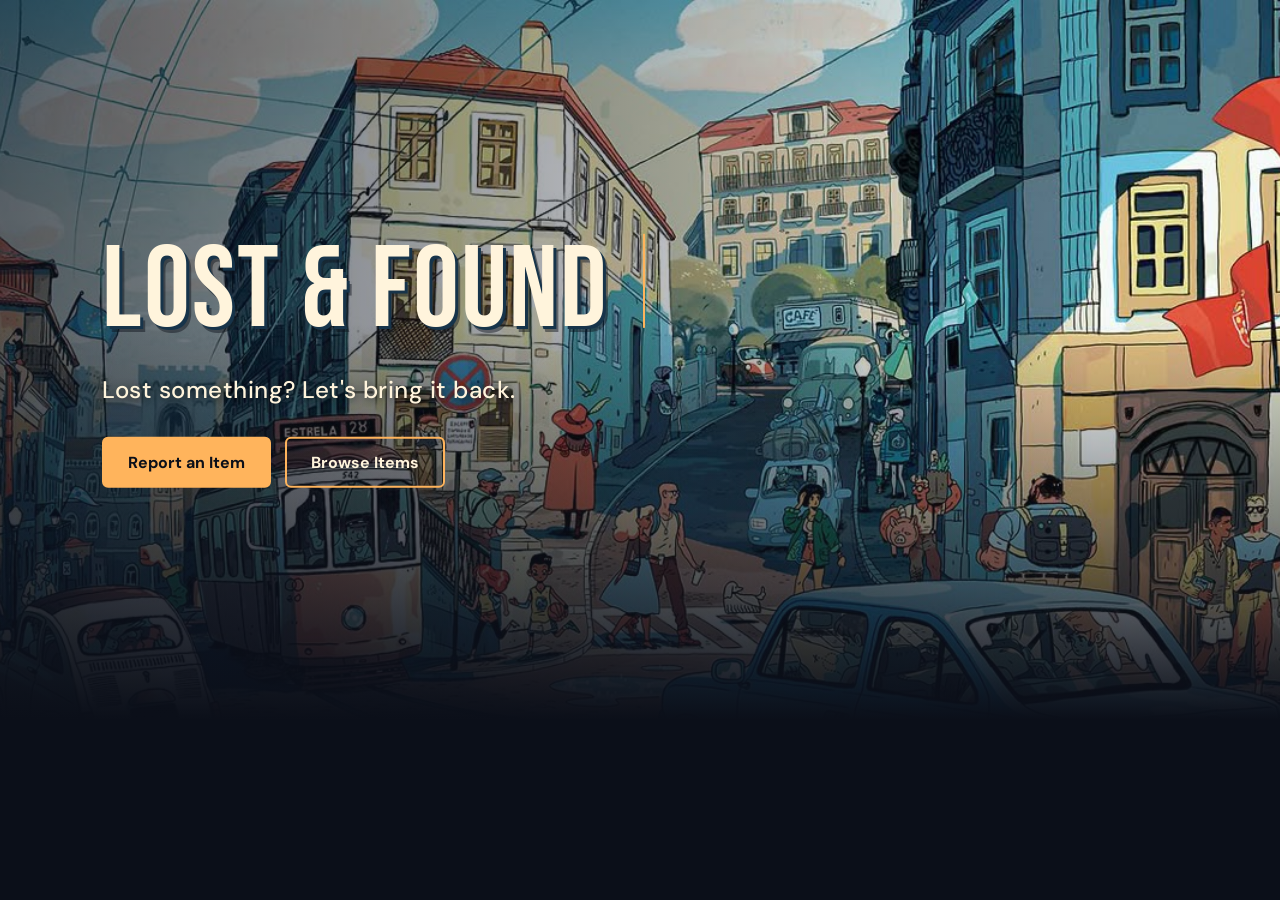
==== frontend/html/index.html @ d38dd39e "feat" ====
<!DOCTYPE html>
<html lang="en">
<head>
  <meta charset="UTF-8">
  <meta name="viewport" content="width=device-width, initial-scale=1.0">

  <title>Lost & Found</title>
  <script src="../js/app.js" defer></script>

  <link rel="preconnect" href="https://fonts.googleapis.com">
  <link rel="preconnect" href="https://fonts.gstatic.com" crossorigin>
  <link href="https://fonts.googleapis.com/css2?family=Bebas+Neue&family=DM+Sans:wght@400;500;600;700&display=swap" rel="stylesheet">

  <link rel="stylesheet" href="../style/home.css">
</head>
<body>
  <div class="bg-container">
    <img
      src="../images/backgrounds/bg4.jpg"
      alt="Illustrated city street"
      class="bg"
    >


<div class="hero-content">
  <h1 class="typing-title">
    <span class="typing-text">LOST &amp; FOUND</span><span class="cursor" aria-hidden="true"></span>
  </h1>

  <p class="hero-subtitle">
    Lost something? Let's bring it back.
  </p>

  <div class="hero-buttons">
    <button type="button" id="reportBtn" class="hero-btn primary-btn">
      Report an Item
    </button>

    <button type="button" id="browseBtn" class="hero-btn secondary-btn">
      Browse Items
    </button>
  </div>
</div>

  </div>
</body>
</html>
---- frontend/style/home.css ----
* {
  box-sizing: border-box;
}

html {
  min-height: 100%;
}

body {
  margin: 0;
  padding: 0;
  min-height: 100vh;
  background-color: #0b0f19;
  overflow-x: hidden;
}

/* Hero background */
.bg-container {
  position: relative;
  width: 100%;
  height: 80vh;
  height: 80svh;
  min-height: 420px;
  max-height: 900px;
  overflow: hidden;
  isolation: isolate;
}

.bg {
  display: block;
  position: absolute;
  inset: 0;
  width: 100%;
  height: 100%;
  object-fit: cover;
  object-position: center;
}

/* Image overlay and smooth blend into the dark section */
.bg-container::after {
  content: "";
  position: absolute;
  inset: 0;
  z-index: 1;
  background:
    linear-gradient(
      to bottom,
      transparent 45%,
      rgba(11, 15, 25, 0.45) 72%,
      #0b0f19 100%
    ),
    linear-gradient(
      90deg,
      rgba(8, 15, 28, 0.65) 0%,
      rgba(8, 15, 28, 0.3) 48%,
      transparent 85%
    );
  pointer-events: none;
}

/* Hero text */
.hero-content {
  position: absolute;
  z-index: 2;
  top: 50%;
  left: clamp(1.25rem, 8vw, 8rem);
  transform: translateY(-50%);
  width: min(84%, 1100px);
  color: #fff4dc;
}

/* Main title */
.typing-title {
  margin: 0;
  font-family: "Bebas Neue", sans-serif;
  font-size: clamp(3.25rem, 9vw, 8rem);
  font-weight: 400;
  line-height: 1.05;
  letter-spacing: clamp(0.02rem, 0.25vw, 0.12rem);
  text-shadow:
    3px 3px 0 #17344a,
    5px 6px 0 rgba(10, 15, 25, 0.45);
}

/* Title typing effect */
.typing-text {
  display: inline-block;
  width: 0;
  overflow: hidden;
  vertical-align: bottom;
  white-space: nowrap;
  animation: typing 2s steps(12, end) 0.45s forwards;
}

@keyframes typing {
  from {
    width: 0;
  }

  to {
    width: 11.5ch;
  }
}

/* Blinking cursor */
.cursor {
  display: inline-block;
  height: 0.82em;
  border-left: 2px solid #ffb45c;
  margin-left: 0.1em;
  vertical-align: -0.02em;
  animation: blink 0.8s step-end infinite;
}

@keyframes blink {
  50% {
    opacity: 0;
  }
}

/* Tagline */
.hero-subtitle {
  margin: 18px 0 0;
  font-family: "DM Sans", sans-serif;
  font-size: clamp(1rem, 2vw, 1.5rem);
  font-weight: 500;
  line-height: 1.6;
  letter-spacing: 0.02em;
  color: #fff4dc;
  text-shadow: 1px 2px 8px rgba(0, 0, 0, 0.65);
}

/* Tablets and smaller laptops */
@media (max-width: 900px) {
  .bg-container {
    height: 75vh;
    height: 75svh;
    min-height: 400px;
  }

  .bg {
    object-position: center;
  }

  .hero-content {
    left: 6%;
    width: 88%;
  }

  .typing-title {
    font-size: clamp(3.5rem, 9vw, 6.5rem);
  }
}

/* Mobile phones */
@media (max-width: 600px) {
  .bg-container {
    height: 72vh;
    height: 72svh;
    min-height: 380px;
    max-height: 680px;
  }

  .bg {
    object-position: 55% center;
  }

  .hero-content {
    left: 6%;
    width: 88%;
  }

  .typing-title {
    font-size: clamp(2.8rem, 10.5vw, 4rem);
    letter-spacing: 0;
    line-height: 1.1;
    text-shadow:
      2px 2px 0 #17344a,
      3px 4px 0 rgba(10, 15, 25, 0.45);
  }

  .hero-subtitle {
    max-width: 290px;
    margin-top: 14px;
    font-size: clamp(0.95rem, 4vw, 1.1rem);
    line-height: 1.5;
  }
}

/* Very narrow phones */
@media (max-width: 360px) {
  .bg-container {
    min-height: 350px;
  }

  .hero-content {
    left: 5%;
    width: 90%;
  }

  .typing-title {
    font-size: 2.55rem;
    letter-spacing: -0.02rem;
  }

  .hero-subtitle {
    font-size: 0.9rem;
  }
}

/* Short screens in landscape orientation */
@media (max-height: 450px) and (orientation: landscape) {
  .bg-container {
    height: 100svh;
    min-height: 320px;
  }

  .hero-content {
    top: 52%;
  }

  .typing-title {
    font-size: clamp(2.5rem, 7vw, 4.5rem);
  }

  .hero-subtitle {
    margin-top: 8px;
    font-size: 1rem;
  }
}

/* Accessibility: respect reduced-motion preferences */
@media (prefers-reduced-motion: reduce) {
  .typing-text,
  .cursor {
    animation: none;
  }

  .typing-text {
    width: auto;
    overflow: visible;
  }

  .cursor {
    display: none;
  }
}


/* Hero action buttons */
.hero-buttons {
  display: flex;
  flex-wrap: wrap;
  gap: 14px;
  margin-top: 28px;
}

.hero-btn {
  padding: 13px 24px;
  border: 2px solid #ffb45c;
  border-radius: 6px;
  font-family: "DM Sans", sans-serif;
  font-size: 1rem;
  font-weight: 700;
  cursor: pointer;
  transition:
    background-color 0.25s ease,
    color 0.25s ease,
    transform 0.25s ease;
}

.primary-btn {
  background-color: #ffb45c;
  color: #0b0f19;
  z-index: 2;
}

.secondary-btn {
  background-color: transparent;
  color: #fff4dc;
  z-index: 2;
}

.primary-btn:hover {
  background-color: #ffc77f;
  transform: translateY(-2px);
}

.secondary-btn:hover {
  background-color: #ffb45c;
  color: #0b0f19;
  transform: translateY(-2px);
}

.hero-btn:focus-visible {
  outline: 3px solid #fff4dc;
  outline-offset: 4px;
}

@media (max-width: 420px) {
  .hero-buttons {
    gap: 10px;
  }

  .hero-btn {
    padding: 11px 15px;
    font-size: 0.9rem;
  }
}
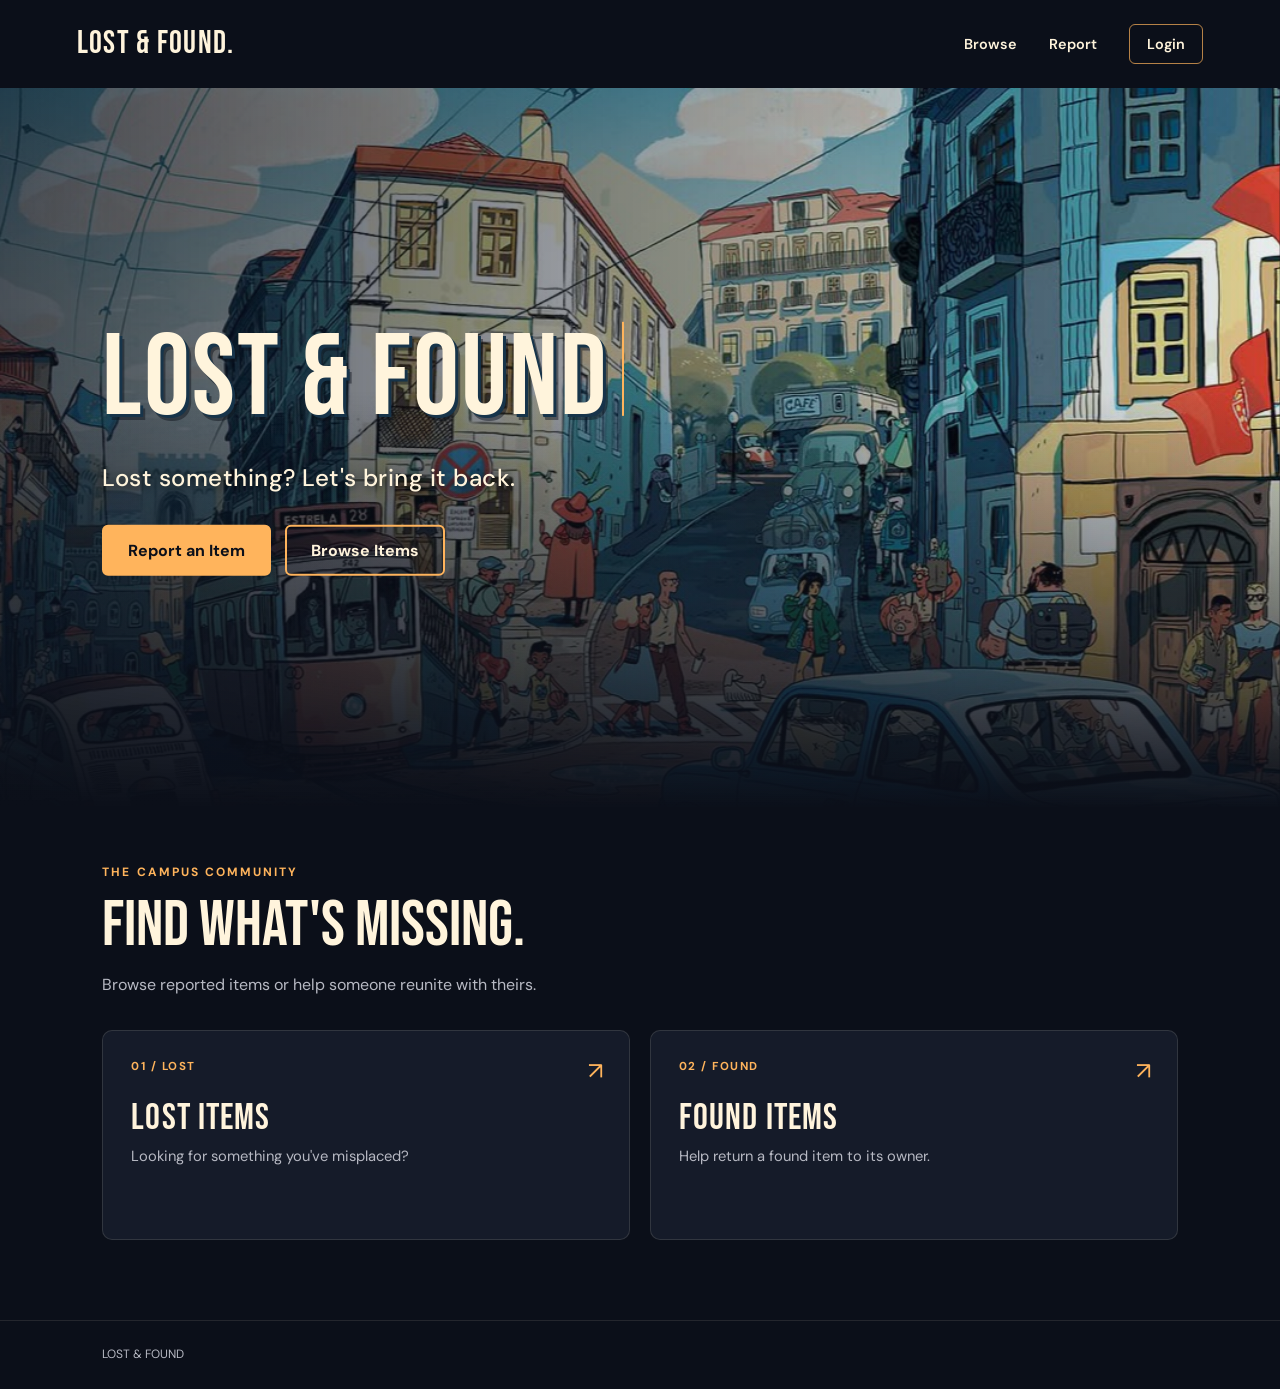
==== commit ed24f9ef: "more useless change on home page" ====
--- a/frontend/html/index.html
+++ b/frontend/html/index.html
@@ -5,44 +5,100 @@
   <meta charset="UTF-8">
   <meta name="viewport" content="width=device-width, initial-scale=1.0">
 
-  <title>Lost & Found</title>
-  <script src="../js/app.js" defer></script>
+  <title>Campus Lost &amp; Found</title>
 
   <link rel="preconnect" href="https://fonts.googleapis.com">
+  <link href="https://fonts.googleapis.com/css2?family=Bebas+Neue&family=DM+Sans:wght@400;500;600;700&family=Fraunces:opsz,wght@9..144,500;9..144,600;9..144,700&display=swap" rel="stylesheet">
   <link rel="preconnect" href="https://fonts.gstatic.com" crossorigin>
   <link href="https://fonts.googleapis.com/css2?family=Bebas+Neue&family=DM+Sans:wght@400;500;600;700&display=swap" rel="stylesheet">
 
   <link rel="stylesheet" href="../style/home.css">
+  <script src="../js/app.js" defer></script>
 </head>
 <body>
-  <div class="bg-container">
-    <img
-      src="../images/backgrounds/bg4.jpg"
-      alt="Illustrated city street"
-      class="bg"
-    >
 
+  <!-- Navigation -->
+  <header class="site-header">
+    <a href="index.html" class="brand" aria-label="Lost and Found home">
+      <span class="brand-name">LOST &amp; FOUND.</span>
+    </a>
 
-<div class="hero-content">
-  <h1 class="typing-title">
-    <span class="typing-text">LOST &amp; FOUND</span><span class="cursor" aria-hidden="true"></span>
-  </h1>
+    <nav class="main-nav" aria-label="Main navigation">
+      <a href="browse.html">Browse</a>
+      <a href="report.html" id="navReport">Report</a>
+      <a href="auth.html" id="navLogin" class="nav-login">Login</a>
 
-  <p class="hero-subtitle">
-    Lost something? Let's bring it back.
-  </p>
+      <a href="profile.html" id="navProfile" class="profile-link"
+         aria-label="Your profile" title="Your profile" hidden>
+        <span class="profile-letter" aria-hidden="true">U</span>
+        <span class="profile-label">Profile</span>
+      </a>
+    </nav>
+  </header>
 
-  <div class="hero-buttons">
-    <button type="button" id="reportBtn" class="hero-btn primary-btn">
-      Report an Item
-    </button>
+  <!-- Hero -->
+  <main>
+    <section class="bg-container" aria-label="Campus lost and found">
+      <img
+        src="../images/backgrounds/bg4.jpg"
+        alt=""
+        class="bg"
+      >
 
-    <button type="button" id="browseBtn" class="hero-btn secondary-btn">
-      Browse Items
-    </button>
-  </div>
-</div>
+      <div class="hero-content">
+        <h1 class="typing-title">
+          <span class="typing-text">LOST &amp; FOUND</span><span class="cursor" aria-hidden="true"></span>
+        </h1>
 
-  </div>
+        <p class="hero-subtitle">
+          Lost something? Let's bring it back.
+        </p>
+
+        <div class="hero-buttons">
+          <button type="button" id="reportBtn" class="hero-btn primary-btn">
+            Report an Item
+          </button>
+
+          <button type="button" id="browseBtn" class="hero-btn secondary-btn">
+            Browse Items
+          </button>
+        </div>
+      </div>
+    </section>
+
+    <!-- Intro section below the hero -->
+    <section class="discover-section">
+      <div class="section-heading">
+        <p class="section-eyebrow">THE CAMPUS COMMUNITY</p>
+        <h2>Find what's missing.</h2>
+        <p>Browse reported items or help someone reunite with theirs.</p>
+      </div>
+
+      <div class="category-grid">
+        <a href="browse.html?type=lost" class="category-card">
+          <span class="category-number">01 / LOST</span>
+          <span class="category-title">Lost items</span>
+          <span class="category-description">
+            Looking for something you've misplaced?
+          </span>
+          <span class="category-arrow" aria-hidden="true">↗</span>
+        </a>
+
+        <a href="browse.html?type=found" class="category-card">
+          <span class="category-number">02 / FOUND</span>
+          <span class="category-title">Found items</span>
+          <span class="category-description">
+            Help return a found item to its owner.
+          </span>
+          <span class="category-arrow" aria-hidden="true">↗</span>
+        </a>
+      </div>
+    </section>
+  </main>
+
+  <footer class="site-footer">
+    <span>LOST &amp; FOUND</span>
+  </footer>
+
 </body>
 </html>
--- a/frontend/style/home.css
+++ b/frontend/style/home.css
@@ -3,74 +3,192 @@
   box-sizing: border-box;
 }
 
+:root {
+  --bg: #0b0f19;
+  --panel: #151b29;
+  --panel-hover: #202a3b;
+  --cream: #fff4dc;
+  --muted: #b7b9c3;
+  --orange: #ffb45c;
+  --blue: #17344a;
+}
+
 html {
   min-height: 100%;
+  scroll-behavior: smooth;
 }
 
 body {
   margin: 0;
-  padding: 0;
   min-height: 100vh;
-  background-color: #0b0f19;
   overflow-x: hidden;
-}
-
-/* Hero background */
+  background: var(--bg);
+  color: var(--cream);
+  font-family: "DM Sans", sans-serif;
+}
+
+/* Navigation */
+.site-header {
+  position: relative;
+  z-index: 10;
+  display: flex;
+  align-items: center;
+  justify-content: space-between;
+  gap: 24px;
+  min-height: 88px;
+  padding: 16px clamp(20px, 6vw, 88px);
+  background: var(--bg);
+}
+
+.brand {
+  display: flex;
+  flex-direction: column;
+  flex-shrink: 0;
+  gap: 2px;
+  color: var(--cream);
+  text-decoration: none;
+}
+
+.brand-name {
+  font-family: "Bebas Neue", sans-serif;
+  font-size: 2rem;
+  line-height: 1;
+  letter-spacing: 0.04em;
+}
+
+.brand-caption {
+  color: var(--muted);
+  font-size: 0.62rem;
+  font-weight: 600;
+  letter-spacing: 0.19em;
+}
+
+.main-nav {
+  display: flex;
+  align-items: center;
+  justify-content: flex-end;
+  gap: clamp(14px, 2.5vw, 32px);
+}
+
+.main-nav > a {
+  color: var(--cream);
+  font-size: 0.9rem;
+  font-weight: 600;
+  text-decoration: none;
+  transition: color 0.2s ease;
+}
+
+.main-nav > a:hover {
+  color: var(--orange);
+}
+
+.main-nav .nav-login {
+  padding: 10px 17px;
+  border: 1px solid rgba(255, 180, 92, 0.7);
+  border-radius: 6px;
+}
+
+.profile-link {
+  display: flex;
+  align-items: center;
+  gap: 8px;
+}
+
+.profile-link[hidden] {
+  display: none;
+}
+
+.profile-letter {
+  display: grid;
+  width: 38px;
+  height: 38px;
+  place-items: center;
+  border-radius: 50%;
+  background: var(--orange);
+  color: var(--bg);
+  font-weight: 700;
+}
+
+/* Hero */
 .bg-container {
   position: relative;
+  isolation: isolate;
   width: 100%;
   height: 80vh;
   height: 80svh;
   min-height: 420px;
   max-height: 900px;
   overflow: hidden;
-  isolation: isolate;
 }
 
 .bg {
+  position: absolute;
+  z-index: -2;
+  inset: 0;
   display: block;
-  position: absolute;
-  inset: 0;
   width: 100%;
   height: 100%;
   object-fit: cover;
   object-position: center;
-}
-
-/* Image overlay and smooth blend into the dark section */
+  animation: image-arrive 1.8s ease-out both;
+}
+
+@keyframes image-arrive {
+  from {
+    opacity: 0;
+    transform: scale(1.06);
+  }
+
+  to {
+    opacity: 1;
+    transform: scale(1);
+  }
+}
+
 .bg-container::after {
   content: "";
   position: absolute;
+  z-index: -1;
   inset: 0;
-  z-index: 1;
   background:
     linear-gradient(
       to bottom,
-      transparent 45%,
-      rgba(11, 15, 25, 0.45) 72%,
-      #0b0f19 100%
+      transparent 42%,
+      rgba(11, 15, 25, 0.48) 72%,
+      var(--bg) 100%
     ),
     linear-gradient(
       90deg,
-      rgba(8, 15, 28, 0.65) 0%,
-      rgba(8, 15, 28, 0.3) 48%,
-      transparent 85%
+      rgba(8, 15, 28, 0.72) 0%,
+      rgba(8, 15, 28, 0.4) 48%,
+      rgba(8, 15, 28, 0.05) 100%
     );
   pointer-events: none;
+  animation: overlay-arrive 1.2s ease-out both;
+}
+
+@keyframes overlay-arrive {
+  from { opacity: 0; }
+  to { opacity: 1; }
 }
 
 /* Hero text */
 .hero-content {
   position: absolute;
-  z-index: 2;
   top: 50%;
-  left: clamp(1.25rem, 8vw, 8rem);
+  left: clamp(24px, 8vw, 120px);
+  width: min(84%, 1100px);
   transform: translateY(-50%);
-  width: min(84%, 1100px);
-  color: #fff4dc;
-}
-
-/* Main title */
+}
+
+.section-eyebrow {
+  margin: 0 0 12px;
+  color: var(--orange);
+  font-size: 0.75rem;
+  font-weight: 700;
+  letter-spacing: 0.17em;
+}
+
 .typing-title {
   margin: 0;
   font-family: "Bebas Neue", sans-serif;
@@ -78,12 +196,12 @@
   font-weight: 400;
   line-height: 1.05;
   letter-spacing: clamp(0.02rem, 0.25vw, 0.12rem);
+  white-space: nowrap;
   text-shadow:
-    3px 3px 0 #17344a,
+    3px 3px 0 var(--blue),
     5px 6px 0 rgba(10, 15, 25, 0.45);
 }
 
-/* Title typing effect */
 .typing-text {
   display: inline-block;
   width: 0;
@@ -94,161 +212,34 @@
 }
 
 @keyframes typing {
-  from {
-    width: 0;
-  }
-
-  to {
-    width: 11.5ch;
-  }
-}
-
-/* Blinking cursor */
+  from { width: 0; }
+  to { width: 11.5ch; }
+}
+
 .cursor {
   display: inline-block;
   height: 0.82em;
-  border-left: 2px solid #ffb45c;
-  margin-left: 0.1em;
+  margin-left: -0.08em;
+  border-left: 2px solid var(--orange);
   vertical-align: -0.02em;
   animation: blink 0.8s step-end infinite;
 }
 
 @keyframes blink {
-  50% {
-    opacity: 0;
-  }
-}
-
-/* Tagline */
+  50% { opacity: 0; }
+}
+
 .hero-subtitle {
   margin: 18px 0 0;
-  font-family: "DM Sans", sans-serif;
+  color: var(--cream);
   font-size: clamp(1rem, 2vw, 1.5rem);
   font-weight: 500;
   line-height: 1.6;
   letter-spacing: 0.02em;
-  color: #fff4dc;
   text-shadow: 1px 2px 8px rgba(0, 0, 0, 0.65);
 }
 
-/* Tablets and smaller laptops */
-@media (max-width: 900px) {
-  .bg-container {
-    height: 75vh;
-    height: 75svh;
-    min-height: 400px;
-  }
-
-  .bg {
-    object-position: center;
-  }
-
-  .hero-content {
-    left: 6%;
-    width: 88%;
-  }
-
-  .typing-title {
-    font-size: clamp(3.5rem, 9vw, 6.5rem);
-  }
-}
-
-/* Mobile phones */
-@media (max-width: 600px) {
-  .bg-container {
-    height: 72vh;
-    height: 72svh;
-    min-height: 380px;
-    max-height: 680px;
-  }
-
-  .bg {
-    object-position: 55% center;
-  }
-
-  .hero-content {
-    left: 6%;
-    width: 88%;
-  }
-
-  .typing-title {
-    font-size: clamp(2.8rem, 10.5vw, 4rem);
-    letter-spacing: 0;
-    line-height: 1.1;
-    text-shadow:
-      2px 2px 0 #17344a,
-      3px 4px 0 rgba(10, 15, 25, 0.45);
-  }
-
-  .hero-subtitle {
-    max-width: 290px;
-    margin-top: 14px;
-    font-size: clamp(0.95rem, 4vw, 1.1rem);
-    line-height: 1.5;
-  }
-}
-
-/* Very narrow phones */
-@media (max-width: 360px) {
-  .bg-container {
-    min-height: 350px;
-  }
-
-  .hero-content {
-    left: 5%;
-    width: 90%;
-  }
-
-  .typing-title {
-    font-size: 2.55rem;
-    letter-spacing: -0.02rem;
-  }
-
-  .hero-subtitle {
-    font-size: 0.9rem;
-  }
-}
-
-/* Short screens in landscape orientation */
-@media (max-height: 450px) and (orientation: landscape) {
-  .bg-container {
-    height: 100svh;
-    min-height: 320px;
-  }
-
-  .hero-content {
-    top: 52%;
-  }
-
-  .typing-title {
-    font-size: clamp(2.5rem, 7vw, 4.5rem);
-  }
-
-  .hero-subtitle {
-    margin-top: 8px;
-    font-size: 1rem;
-  }
-}
-
-/* Accessibility: respect reduced-motion preferences */
-@media (prefers-reduced-motion: reduce) {
-  .typing-text,
-  .cursor {
-    animation: none;
-  }
-
-  .typing-text {
-    width: auto;
-    overflow: visible;
-  }
-
-  .cursor {
-    display: none;
-  }
-}
-
-
-/* Hero action buttons */
+/* Hero buttons */
 .hero-buttons {
   display: flex;
   flex-wrap: wrap;
@@ -258,53 +249,367 @@
 
 .hero-btn {
   padding: 13px 24px;
-  border: 2px solid #ffb45c;
+  border: 2px solid var(--orange);
   border-radius: 6px;
-  font-family: "DM Sans", sans-serif;
-  font-size: 1rem;
-  font-weight: 700;
+  font: 700 1rem "DM Sans", sans-serif;
   cursor: pointer;
   transition:
+    background-color 0.2s ease,
+    color 0.2s ease,
+    transform 0.2s ease;
+}
+
+.primary-btn {
+  background: var(--orange);
+  color: var(--bg);
+}
+
+.secondary-btn {
+  background: rgba(11, 15, 25, 0.18);
+  color: var(--cream);
+}
+
+.primary-btn:hover {
+  background: #ffc77f;
+  transform: translateY(-2px);
+}
+
+.secondary-btn:hover {
+  background: var(--orange);
+  color: var(--bg);
+  transform: translateY(-2px);
+}
+
+.hero-btn:focus-visible,
+.main-nav a:focus-visible,
+.category-card:focus-visible {
+  outline: 3px solid var(--cream);
+  outline-offset: 4px;
+}
+
+/* Discover section */
+.discover-section {
+  position: relative;
+  padding: 56px clamp(24px, 8vw, 120px) 80px;
+  background: var(--bg);
+}
+
+.section-heading {
+  max-width: 650px;
+  margin-bottom: 32px;
+}
+
+.section-heading h2 {
+  margin: 0;
+  font-family: "Bebas Neue", sans-serif;
+  font-size: clamp(2.5rem, 5vw, 4.25rem);
+  font-weight: 400;
+  line-height: 1.05;
+}
+
+.section-heading > p:last-child {
+  margin: 12px 0 0;
+  color: var(--muted);
+  font-size: 1rem;
+  line-height: 1.7;
+}
+
+.category-grid {
+  display: grid;
+  grid-template-columns: repeat(2, minmax(0, 1fr));
+  gap: 20px;
+}
+
+.category-card {
+  position: relative;
+  display: flex;
+  min-height: 210px;
+  flex-direction: column;
+  align-items: flex-start;
+  padding: 28px;
+  overflow: hidden;
+  border: 1px solid rgba(255, 244, 220, 0.12);
+  border-radius: 10px;
+  background: var(--panel);
+  color: var(--cream);
+  text-decoration: none;
+  transition:
     background-color 0.25s ease,
-    color 0.25s ease,
+    border-color 0.25s ease,
     transform 0.25s ease;
 }
 
-.primary-btn {
-  background-color: #ffb45c;
-  color: #0b0f19;
-  z-index: 2;
-}
-
-.secondary-btn {
-  background-color: transparent;
-  color: #fff4dc;
-  z-index: 2;
-}
-
-.primary-btn:hover {
-  background-color: #ffc77f;
-  transform: translateY(-2px);
-}
-
-.secondary-btn:hover {
-  background-color: #ffb45c;
-  color: #0b0f19;
-  transform: translateY(-2px);
-}
-
-.hero-btn:focus-visible {
-  outline: 3px solid #fff4dc;
-  outline-offset: 4px;
-}
-
-@media (max-width: 420px) {
+.category-card:hover {
+  transform: translateY(-4px);
+  border-color: rgba(255, 180, 92, 0.65);
+  background: var(--panel-hover);
+}
+
+.category-number {
+  color: var(--orange);
+  font-size: 0.72rem;
+  font-weight: 700;
+  letter-spacing: 0.13em;
+}
+
+.category-title {
+  margin-top: 22px;
+  font-family: "Bebas Neue", sans-serif;
+  font-size: 2.3rem;
+  letter-spacing: 0.03em;
+}
+
+.category-description {
+  max-width: 320px;
+  margin-top: 5px;
+  color: var(--muted);
+  font-size: 0.92rem;
+  line-height: 1.6;
+}
+
+.category-arrow {
+  position: absolute;
+  top: 24px;
+  right: 26px;
+  color: var(--orange);
+  font-size: 1.5rem;
+}
+
+/* Footer */
+.site-footer {
+  display: flex;
+  justify-content: space-between;
+  gap: 20px;
+  padding: 24px clamp(24px, 8vw, 120px);
+  border-top: 1px solid rgba(255, 244, 220, 0.1);
+  color: var(--muted);
+  font-size: 0.75rem;
+  line-height: 1.6;
+}
+
+/* Tablet */
+@media (max-width: 800px) {
+  .site-header {
+    min-height: 78px;
+    padding-inline: 24px;
+  }
+
+  .brand-name {
+    font-size: 1.8rem;
+  }
+
+  .main-nav {
+    gap: 16px;
+  }
+
+  .bg-container {
+    height: 75vh;
+    height: 75svh;
+    min-height: 420px;
+  }
+
+  .hero-content {
+    left: 6%;
+    width: 88%;
+  }
+
+  .typing-title {
+    font-size: clamp(3.4rem, 9vw, 6rem);
+  }
+
+  .discover-section {
+    padding-top: 44px;
+  }
+}
+
+/* Mobile */
+@media (max-width: 560px) {
+  .site-header {
+    align-items: flex-start;
+    gap: 14px;
+    padding: 18px 18px;
+  }
+
+  .brand-name {
+    font-size: 1.55rem;
+  }
+
+  .brand-caption {
+    font-size: 0.55rem;
+  }
+
+  .main-nav {
+    flex-wrap: wrap;
+    gap: 12px;
+    padding-top: 4px;
+  }
+
+  .main-nav > a {
+    font-size: 0.8rem;
+  }
+
+  .main-nav .nav-login {
+    padding: 7px 10px;
+  }
+
+  .profile-letter {
+    width: 32px;
+    height: 32px;
+  }
+
+  .profile-label {
+    display: none;
+  }
+
+  .bg-container {
+    height: 72vh;
+    height: 72svh;
+    min-height: 390px;
+  }
+
+  .bg {
+    object-position: 55% center;
+  }
+
+  .hero-content {
+    left: 6%;
+    width: 88%;
+  }
+
+  .hero-eyebrow {
+    font-size: 0.65rem;
+    letter-spacing: 0.12em;
+  }
+
+  .typing-title {
+    font-size: clamp(2.65rem, 10vw, 4rem);
+    letter-spacing: 0;
+  }
+
+  .hero-subtitle {
+    max-width: 300px;
+    margin-top: 14px;
+    font-size: 1rem;
+  }
+
   .hero-buttons {
     gap: 10px;
+    margin-top: 22px;
   }
 
   .hero-btn {
-    padding: 11px 15px;
-    font-size: 0.9rem;
-  }
-}
+    padding: 11px 14px;
+    font-size: 0.85rem;
+  }
+
+  .discover-section {
+    padding: 36px 20px 56px;
+  }
+
+  .section-heading h2 {
+    font-size: 2.8rem;
+  }
+
+  .category-grid {
+    grid-template-columns: 1fr;
+    gap: 14px;
+  }
+
+  .category-card {
+    min-height: 180px;
+    padding: 23px;
+  }
+
+  .category-title {
+    margin-top: 17px;
+  }
+
+  .site-footer {
+    flex-direction: column;
+    gap: 6px;
+    padding: 22px 20px;
+  }
+}
+
+/* Very narrow screens */
+@media (max-width: 360px) {
+  .site-header {
+    padding-inline: 12px;
+  }
+
+  .brand-name {
+    font-size: 1.35rem;
+  }
+
+  .main-nav {
+    gap: 9px;
+  }
+
+  .main-nav > a {
+    font-size: 0.74rem;
+  }
+
+  .typing-title {
+    font-size: 2.5rem;
+  }
+
+  .hero-btn {
+    padding: 10px 11px;
+    font-size: 0.8rem;
+  }
+}
+
+/* Short landscape screens */
+@media (max-height: 450px) and (orientation: landscape) {
+  .bg-container {
+    height: 100svh;
+    min-height: 320px;
+  }
+
+  .hero-content {
+    top: 52%;
+  }
+
+  .typing-title {
+    font-size: clamp(2.5rem, 7vw, 4.5rem);
+  }
+
+  .hero-subtitle {
+    margin-top: 8px;
+  }
+
+  .hero-buttons {
+    margin-top: 12px;
+  }
+}
+
+/* Reduced motion accessibility */
+@media (prefers-reduced-motion: reduce) {
+  html {
+    scroll-behavior: auto;
+  }
+
+  .bg,
+  .bg-container::after,
+  .typing-text,
+  .cursor,
+  .hero-btn,
+  .category-card {
+    animation: none;
+    transition: none;
+  }
+
+  .bg,
+  .bg-container::after {
+    opacity: 1;
+  }
+
+  .typing-text {
+    width: auto;
+    overflow: visible;
+  }
+
+  .cursor {
+    display: none;
+  }
+}
